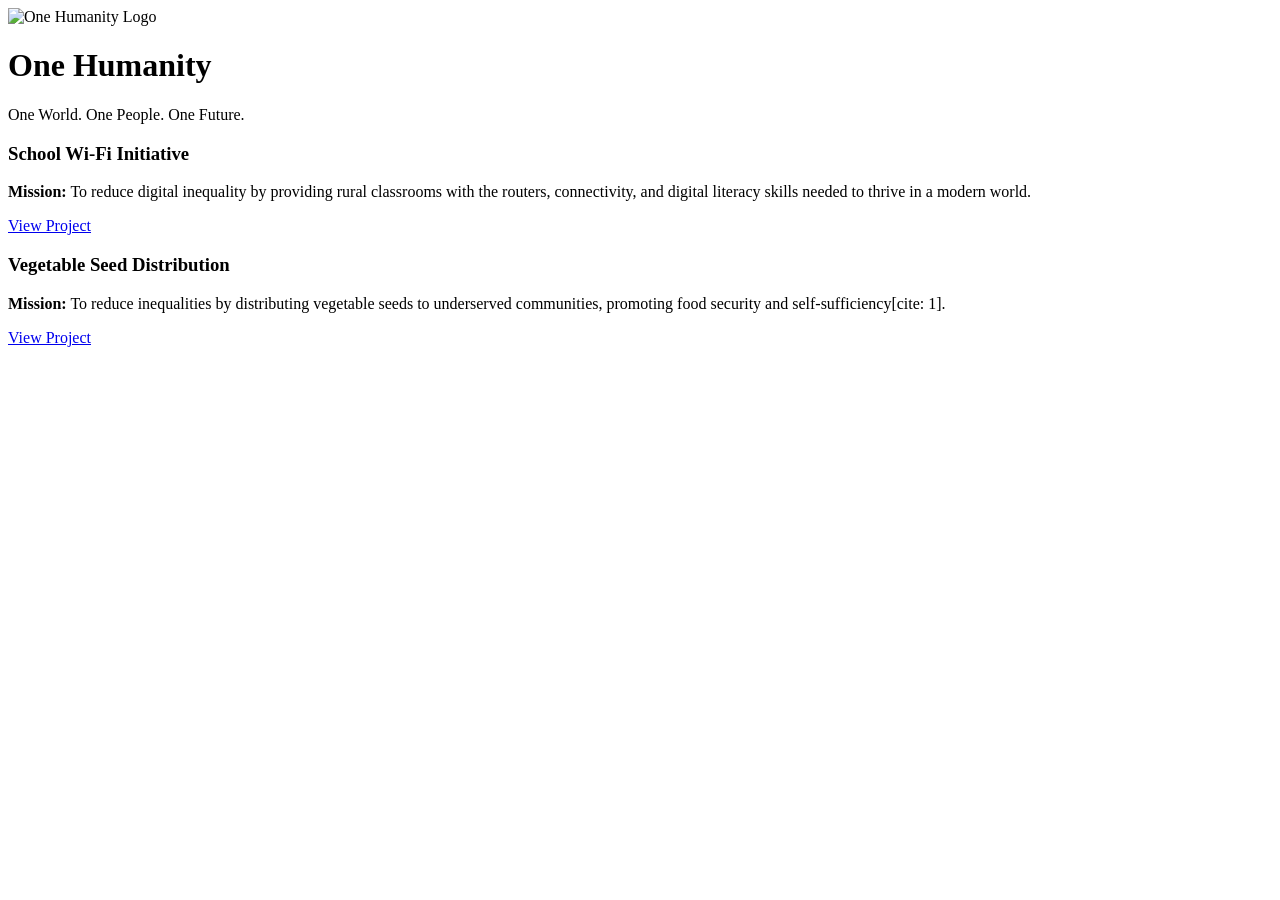
==== index.html @ f61320e5 "Create index.html" ====
<!DOCTYPE html>
<html lang="en">
<head>
    <meta charset="UTF-8">
    <meta name="viewport" content="width=device-width, initial-scale=1.0">
    <title>One Humanity | Home</title>
    <link rel="stylesheet" href="style.css">
</head>
<body>
    <header>
        <img src="image_3a93b9.jpg" alt="One Humanity Logo" class="logo">
        <h1>One Humanity</h1>
        <p>One World. One People. One Future.</p>
    </header>

    <main class="project-container">
        <!-- Project 1: School Wi-Fi -->
        <div class="card">
            <h3>School Wi-Fi Initiative</h3>
            <p><strong>Mission:</strong> To reduce digital inequality by providing rural classrooms with the routers, connectivity, and digital literacy skills needed to thrive in a modern world.</p>
            <a href="uplink.html" class="btn">View Project</a>
        </div>
        
        <!-- Project 2: Vegetable Seeds -->
        <div class="card">
            <h3>Vegetable Seed Distribution</h3>
            <p><strong>Mission:</strong> To reduce inequalities by distributing vegetable seeds to underserved communities, promoting food security and self-sufficiency[cite: 1].</p>
            <a href="seeds.html" class="btn">View Project</a>
        </div>
    </main>
</body>
</html>
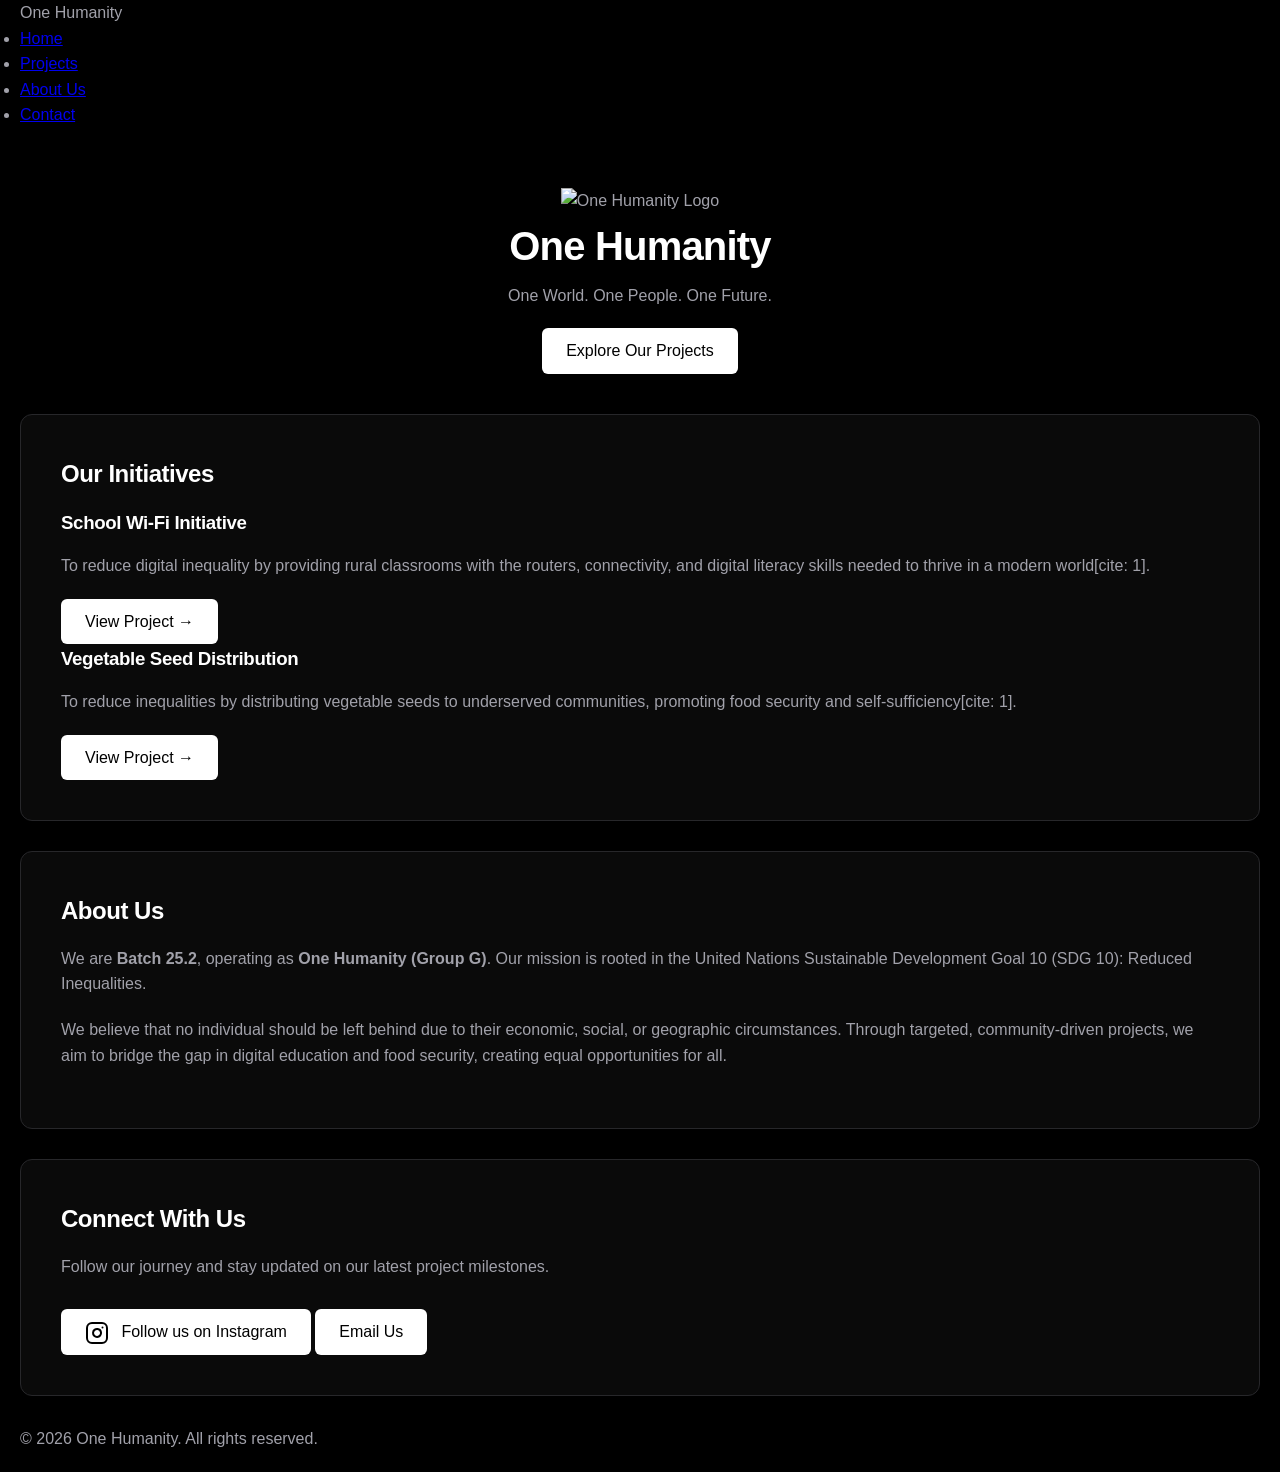
==== commit df67650e: "Update index.html" ====
--- a/index.html
+++ b/index.html
@@ -7,26 +7,71 @@
     <link rel="stylesheet" href="style.css">
 </head>
 <body>
-    <header>
-        <img src="image_3a93b9.jpg" alt="One Humanity Logo" class="logo">
-        <h1>One Humanity</h1>
-        <p>One World. One People. One Future.</p>
+    <!-- Sticky Glassmorphism Navigation -->
+    <nav class="navbar">
+        <div class="nav-brand">One Humanity</div>
+        <ul class="nav-links">
+            <li><a href="#home">Home</a></li>
+            <li><a href="#projects">Projects</a></li>
+            <li><a href="#about">About Us</a></li>
+            <li><a href="#contact">Contact</a></li>
+        </ul>
+    </nav>
+
+    <!-- Animated Hero Section -->
+    <header id="home" class="hero section-animate">
+        <img src="image_3a93b9.jpg" alt="One Humanity Logo" class="hero-logo">
+        <h1 class="gradient-text">One Humanity</h1>
+        <p class="subtitle">One World. One People. One Future.</p>
+        <a href="#projects" class="btn btn-primary">Explore Our Projects</a>
     </header>
 
-    <main class="project-container">
-        <!-- Project 1: School Wi-Fi -->
-        <div class="card">
-            <h3>School Wi-Fi Initiative</h3>
-            <p><strong>Mission:</strong> To reduce digital inequality by providing rural classrooms with the routers, connectivity, and digital literacy skills needed to thrive in a modern world.</p>
-            <a href="uplink.html" class="btn">View Project</a>
+    <!-- Projects Section -->
+    <section id="projects" class="section-container section-animate">
+        <h2 class="section-title">Our Initiatives</h2>
+        <div class="project-grid">
+            
+            <!-- Project 1: School Wi-Fi -->
+            <div class="card">
+                <h3>School Wi-Fi Initiative</h3>
+                <p>To reduce digital inequality by providing rural classrooms with the routers, connectivity, and digital literacy skills needed to thrive in a modern world[cite: 1].</p>
+                <a href="uplink.html" class="btn btn-outline">View Project &rarr;</a>
+            </div>
+            
+            <!-- Project 2: Vegetable Seeds -->
+            <div class="card">
+                <h3>Vegetable Seed Distribution</h3>
+                <p>To reduce inequalities by distributing vegetable seeds to underserved communities, promoting food security and self-sufficiency[cite: 1].</p>
+                <a href="seeds.html" class="btn btn-outline">View Project &rarr;</a>
+            </div>
+
         </div>
-        
-        <!-- Project 2: Vegetable Seeds -->
-        <div class="card">
-            <h3>Vegetable Seed Distribution</h3>
-            <p><strong>Mission:</strong> To reduce inequalities by distributing vegetable seeds to underserved communities, promoting food security and self-sufficiency[cite: 1].</p>
-            <a href="seeds.html" class="btn">View Project</a>
+    </section>
+
+    <!-- About Us Section -->
+    <section id="about" class="section-container section-animate">
+        <h2 class="section-title">About Us</h2>
+        <div class="about-content">
+            <p>We are <strong>Batch 25.2</strong>, operating as <strong>One Humanity (Group G)</strong>. Our mission is rooted in the United Nations Sustainable Development Goal 10 (SDG 10): Reduced Inequalities.</p>
+            <p>We believe that no individual should be left behind due to their economic, social, or geographic circumstances. Through targeted, community-driven projects, we aim to bridge the gap in digital education and food security, creating equal opportunities for all.</p>
         </div>
-    </main>
+    </section>
+
+    <!-- Contact Section with Instagram -->
+    <section id="contact" class="section-container section-animate">
+        <h2 class="section-title">Connect With Us</h2>
+        <p style="margin-bottom: 30px;">Follow our journey and stay updated on our latest project milestones.</p>
+        <div class="contact-links">
+            <a href="https://www.instagram.com/onehumanity25.2?igsh=YXY1emV4N3BlZnFy" target="_blank" class="btn btn-instagram">
+                <svg width="24" height="24" viewBox="0 0 24 24" fill="none" stroke="currentColor" stroke-width="2" stroke-linecap="round" stroke-linejoin="round" style="margin-right: 8px; vertical-align: middle;"><rect x="2" y="2" width="20" height="20" rx="5" ry="5"></rect><path d="M16 11.37A4 4 0 1 1 12.63 8 4 4 0 0 1 16 11.37z"></path><line x1="17.5" y1="6.5" x2="17.51" y2="6.5"></line></svg>
+                Follow us on Instagram
+            </a>
+            <a href="mailto:kncgunathiaka@students.nsbm.ac.lk" class="btn btn-outline">Email Us</a>
+        </div>
+    </section>
+
+    <footer>
+        <p>&copy; 2026 One Humanity. All rights reserved.</p>
+    </footer>
 </body>
 </html>
--- a/style.css
+++ b/style.css
@@ -0,0 +1,111 @@
+/* Global Reset and Typography */
+* {
+    box-sizing: border-box;
+    margin: 0;
+    padding: 0;
+}
+
+body {
+    background-color: #000000; /* Deep black for Vercel-style dark mode */
+    color: #a1a1aa; /* Soft grey text for readability */
+    font-family: -apple-system, BlinkMacSystemFont, "Segoe UI", Roboto, Helvetica, Arial, sans-serif;
+    line-height: 1.6;
+    padding: 0 20px;
+}
+
+h1, h2, h3 {
+    color: #ffffff;
+    font-weight: 600;
+    letter-spacing: -0.02em;
+    margin-bottom: 15px;
+}
+
+h1 {
+    font-size: 2.5rem;
+    margin-bottom: 5px;
+}
+
+p {
+    margin-bottom: 20px;
+}
+
+/* Layout Containers */
+header {
+    text-align: center;
+    padding: 60px 0 40px;
+}
+
+.content-container {
+    max-width: 900px;
+    margin: 0 auto;
+    padding: 0 0 80px;
+}
+
+section {
+    background-color: #0a0a0a;
+    border: 1px solid #27272a;
+    border-radius: 12px;
+    padding: 40px;
+    margin-bottom: 30px;
+    transition: border-color 0.3s ease;
+}
+
+section:hover {
+    border-color: #3f3f46;
+}
+
+/* Tables for Team and Budget */
+table {
+    width: 100%;
+    border-collapse: collapse;
+    margin-bottom: 20px;
+    color: #e4e4e7;
+}
+
+th, td {
+    padding: 12px 15px;
+    text-align: left;
+    border-bottom: 1px solid #27272a;
+}
+
+th {
+    color: #ffffff;
+    font-weight: 500;
+}
+
+/* Photo Gallery Grid */
+.photo-gallery {
+    display: grid;
+    grid-template-columns: repeat(auto-fit, minmax(300px, 1fr));
+    gap: 20px;
+    margin-top: 20px;
+}
+
+.photo-gallery img {
+    width: 100%;
+    height: 300px;
+    object-fit: cover;
+    border-radius: 8px;
+    border: 1px solid #27272a;
+    transition: transform 0.3s ease;
+}
+
+.photo-gallery img:hover {
+    transform: scale(1.02);
+}
+
+/* Buttons */
+.btn {
+    display: inline-block;
+    padding: 10px 24px;
+    background-color: #ffffff;
+    color: #000000;
+    text-decoration: none;
+    font-weight: 500;
+    border-radius: 6px;
+    transition: background-color 0.2s;
+}
+
+.btn:hover {
+    background-color: #e4e4e7;
+}
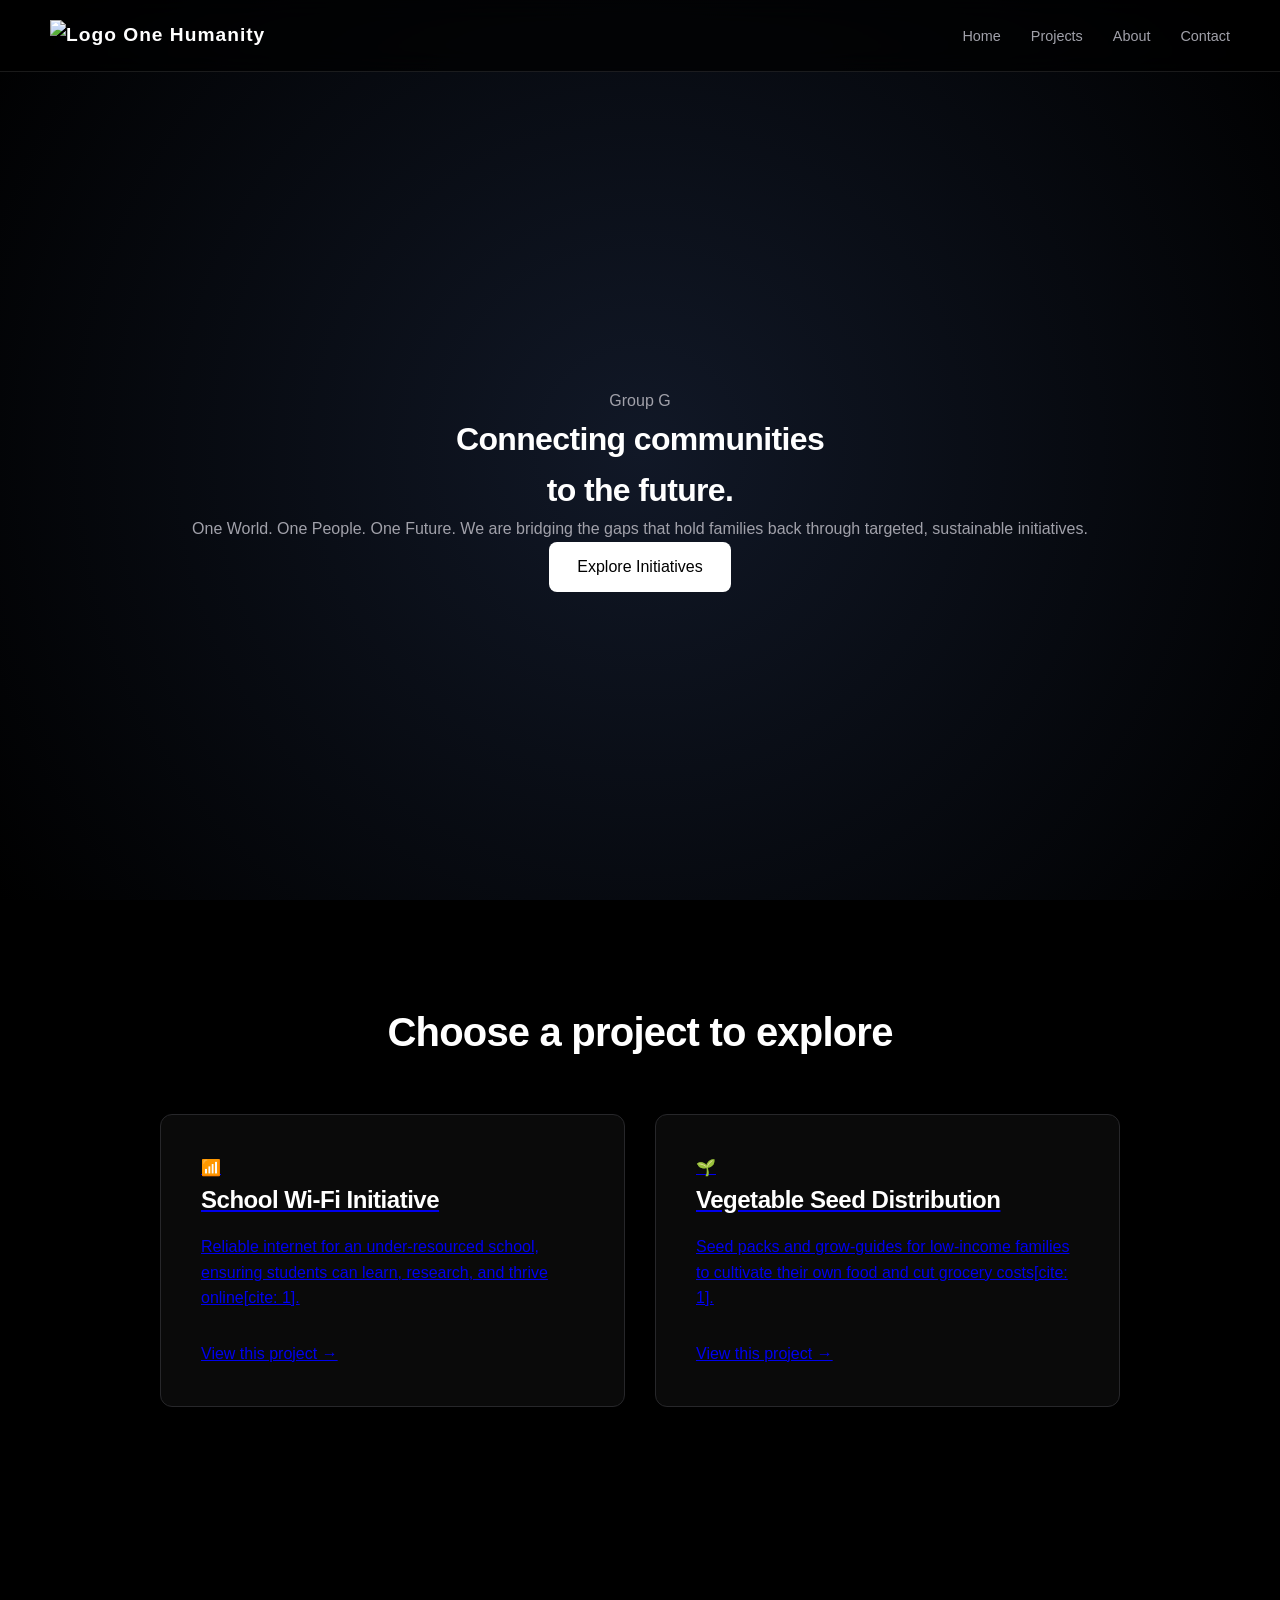
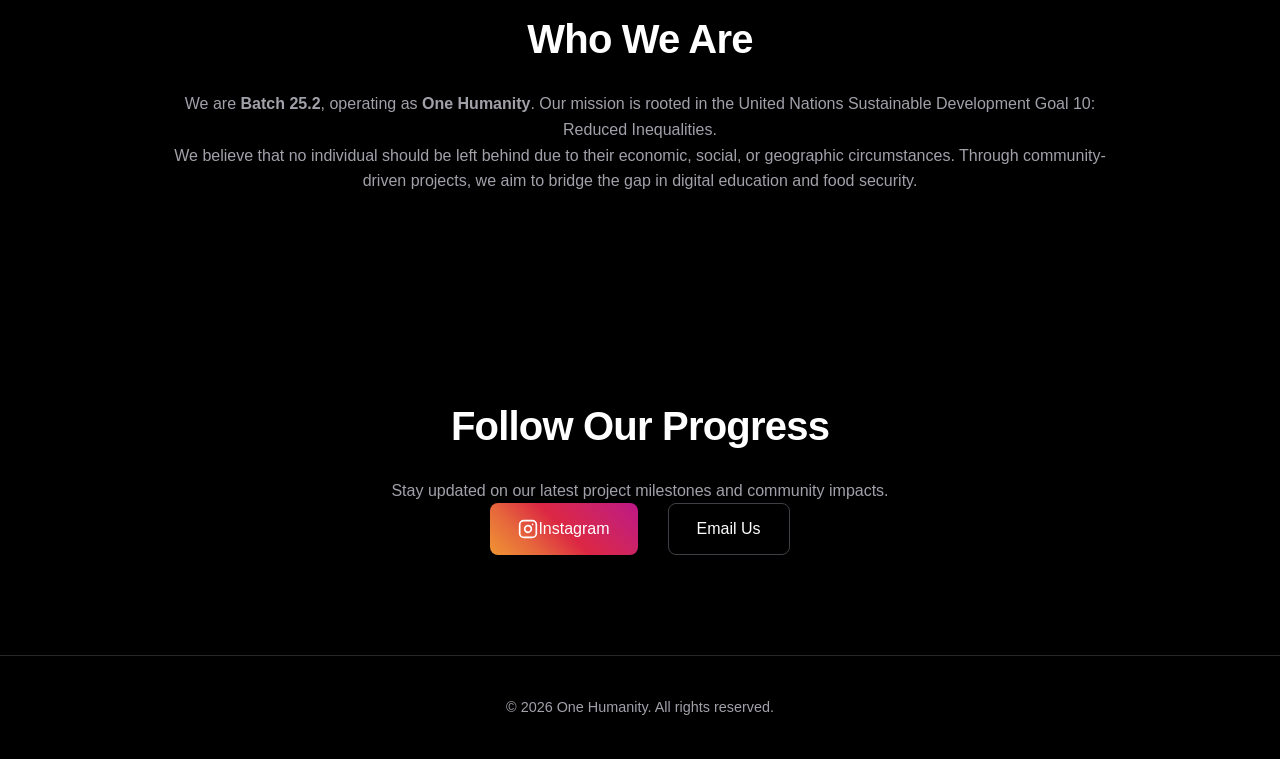
==== commit 9f3cd358: "Update index.html" ====
--- a/index.html
+++ b/index.html
@@ -4,67 +4,78 @@
     <meta charset="UTF-8">
     <meta name="viewport" content="width=device-width, initial-scale=1.0">
     <title>One Humanity | Home</title>
+    <!-- Importing 'Inter' font for a premium UI look -->
+    <link rel="preconnect" href="https://fonts.googleapis.com">
+    <link rel="preconnect" href="https://fonts.gstatic.com" crossorigin>
+    <link href="https://fonts.googleapis.com/css2?family=Inter:wght@300;400;500;600&display=swap" rel="stylesheet">
     <link rel="stylesheet" href="style.css">
 </head>
 <body>
-    <!-- Sticky Glassmorphism Navigation -->
+    <!-- Premium Blurred Navigation -->
     <nav class="navbar">
-        <div class="nav-brand">One Humanity</div>
+        <div class="nav-brand">
+            <img src="image_3a93b9.jpg" alt="Logo" class="nav-logo">
+            One Humanity
+        </div>
         <ul class="nav-links">
             <li><a href="#home">Home</a></li>
             <li><a href="#projects">Projects</a></li>
-            <li><a href="#about">About Us</a></li>
+            <li><a href="#about">About</a></li>
             <li><a href="#contact">Contact</a></li>
         </ul>
     </nav>
 
-    <!-- Animated Hero Section -->
+    <!-- Sleek Hero Section -->
     <header id="home" class="hero section-animate">
-        <img src="image_3a93b9.jpg" alt="One Humanity Logo" class="hero-logo">
-        <h1 class="gradient-text">One Humanity</h1>
-        <p class="subtitle">One World. One People. One Future.</p>
-        <a href="#projects" class="btn btn-primary">Explore Our Projects</a>
+        <div class="hero-badge">Group G</div>
+        <h1 class="hero-title">Connecting communities<br>to the future.</h1>
+        <p class="hero-subtitle">One World. One People. One Future. We are bridging the gaps that hold families back through targeted, sustainable initiatives.</p>
+        <a href="#projects" class="btn btn-primary">Explore Initiatives</a>
     </header>
 
-    <!-- Projects Section -->
+    <!-- Refined Projects Section -->
     <section id="projects" class="section-container section-animate">
-        <h2 class="section-title">Our Initiatives</h2>
+        <h2 class="section-title">Choose a project to explore</h2>
         <div class="project-grid">
             
-            <!-- Project 1: School Wi-Fi -->
-            <div class="card">
-                <h3>School Wi-Fi Initiative</h3>
-                <p>To reduce digital inequality by providing rural classrooms with the routers, connectivity, and digital literacy skills needed to thrive in a modern world[cite: 1].</p>
-                <a href="uplink.html" class="btn btn-outline">View Project &rarr;</a>
-            </div>
+            <a href="uplink.html" class="card-link">
+                <div class="card">
+                    <div class="card-icon">📶</div>
+                    <h3>School Wi-Fi Initiative</h3>
+                    <p>Reliable internet for an under-resourced school, ensuring students can learn, research, and thrive online[cite: 1].</p>
+                    <span class="card-action">View this project &rarr;</span>
+                </div>
+            </a>
             
-            <!-- Project 2: Vegetable Seeds -->
-            <div class="card">
-                <h3>Vegetable Seed Distribution</h3>
-                <p>To reduce inequalities by distributing vegetable seeds to underserved communities, promoting food security and self-sufficiency[cite: 1].</p>
-                <a href="seeds.html" class="btn btn-outline">View Project &rarr;</a>
-            </div>
+            <a href="seeds.html" class="card-link">
+                <div class="card">
+                    <div class="card-icon">🌱</div>
+                    <h3>Vegetable Seed Distribution</h3>
+                    <p>Seed packs and grow-guides for low-income families to cultivate their own food and cut grocery costs[cite: 1].</p>
+                    <span class="card-action">View this project &rarr;</span>
+                </div>
+            </a>
 
         </div>
     </section>
 
-    <!-- About Us Section -->
+    <!-- Minimalist About Section -->
     <section id="about" class="section-container section-animate">
-        <h2 class="section-title">About Us</h2>
-        <div class="about-content">
-            <p>We are <strong>Batch 25.2</strong>, operating as <strong>One Humanity (Group G)</strong>. Our mission is rooted in the United Nations Sustainable Development Goal 10 (SDG 10): Reduced Inequalities.</p>
-            <p>We believe that no individual should be left behind due to their economic, social, or geographic circumstances. Through targeted, community-driven projects, we aim to bridge the gap in digital education and food security, creating equal opportunities for all.</p>
+        <div class="about-card">
+            <h2 class="section-title" style="margin-bottom: 20px;">Who We Are</h2>
+            <p>We are <strong>Batch 25.2</strong>, operating as <strong>One Humanity</strong>. Our mission is rooted in the United Nations Sustainable Development Goal 10: Reduced Inequalities.</p>
+            <p>We believe that no individual should be left behind due to their economic, social, or geographic circumstances. Through community-driven projects, we aim to bridge the gap in digital education and food security.</p>
         </div>
     </section>
 
-    <!-- Contact Section with Instagram -->
-    <section id="contact" class="section-container section-animate">
-        <h2 class="section-title">Connect With Us</h2>
-        <p style="margin-bottom: 30px;">Follow our journey and stay updated on our latest project milestones.</p>
+    <!-- Contact Section -->
+    <section id="contact" class="section-container section-animate" style="text-align: center; padding-bottom: 100px;">
+        <h2 class="section-title" style="margin-bottom: 20px;">Follow Our Progress</h2>
+        <p class="contact-subtitle">Stay updated on our latest project milestones and community impacts.</p>
         <div class="contact-links">
             <a href="https://www.instagram.com/onehumanity25.2?igsh=YXY1emV4N3BlZnFy" target="_blank" class="btn btn-instagram">
-                <svg width="24" height="24" viewBox="0 0 24 24" fill="none" stroke="currentColor" stroke-width="2" stroke-linecap="round" stroke-linejoin="round" style="margin-right: 8px; vertical-align: middle;"><rect x="2" y="2" width="20" height="20" rx="5" ry="5"></rect><path d="M16 11.37A4 4 0 1 1 12.63 8 4 4 0 0 1 16 11.37z"></path><line x1="17.5" y1="6.5" x2="17.51" y2="6.5"></line></svg>
-                Follow us on Instagram
+                <svg width="20" height="20" viewBox="0 0 24 24" fill="none" stroke="currentColor" stroke-width="2" stroke-linecap="round" stroke-linejoin="round"><rect x="2" y="2" width="20" height="20" rx="5" ry="5"></rect><path d="M16 11.37A4 4 0 1 1 12.63 8 4 4 0 0 1 16 11.37z"></path><line x1="17.5" y1="6.5" x2="17.51" y2="6.5"></line></svg>
+                Instagram
             </a>
             <a href="mailto:kncgunathiaka@students.nsbm.ac.lk" class="btn btn-outline">Email Us</a>
         </div>
--- a/style.css
+++ b/style.css
@@ -1,111 +1,251 @@
-/* Global Reset and Typography */
+/* Global Reset & Smooth Scrolling */
 * {
     box-sizing: border-box;
     margin: 0;
     padding: 0;
 }
 
+html {
+    scroll-behavior: smooth; /* Makes anchor links scroll smoothly */
+}
+
 body {
-    background-color: #000000; /* Deep black for Vercel-style dark mode */
-    color: #a1a1aa; /* Soft grey text for readability */
+    background-color: #000000;
+    color: #a1a1aa;
     font-family: -apple-system, BlinkMacSystemFont, "Segoe UI", Roboto, Helvetica, Arial, sans-serif;
     line-height: 1.6;
-    padding: 0 20px;
+    overflow-x: hidden;
 }
 
 h1, h2, h3 {
     color: #ffffff;
     font-weight: 600;
     letter-spacing: -0.02em;
-    margin-bottom: 15px;
-}
-
-h1 {
+}
+
+/* Glassmorphism Navigation Bar */
+.navbar {
+    position: fixed;
+    top: 0;
+    width: 100%;
+    display: flex;
+    justify-content: space-between;
+    align-items: center;
+    padding: 20px 50px;
+    background: rgba(0, 0, 0, 0.7);
+    backdrop-filter: blur(12px); /* The "frosted glass" effect */
+    -webkit-backdrop-filter: blur(12px);
+    border-bottom: 1px solid rgba(255, 255, 255, 0.1);
+    z-index: 1000;
+}
+
+.nav-brand {
+    color: #fff;
+    font-size: 1.2rem;
+    font-weight: 700;
+    letter-spacing: 1px;
+}
+
+.nav-links {
+    list-style: none;
+    display: flex;
+    gap: 30px;
+}
+
+.nav-links a {
+    color: #a1a1aa;
+    text-decoration: none;
+    font-size: 0.9rem;
+    transition: color 0.3s ease;
+}
+
+.nav-links a:hover {
+    color: #ffffff;
+}
+
+/* Animated Hero Section */
+.hero {
+    min-height: 100vh;
+    display: flex;
+    flex-direction: column;
+    justify-content: center;
+    align-items: center;
+    text-align: center;
+    padding: 100px 20px 20px;
+    background: radial-gradient(circle at center, #111827 0%, #000000 100%);
+}
+
+.hero-logo {
+    width: 120px;
+    margin-bottom: 30px;
+    border-radius: 50%;
+    box-shadow: 0 0 30px rgba(255, 255, 255, 0.1);
+}
+
+.gradient-text {
+    font-size: 4rem;
+    background: linear-gradient(to right, #ffffff, #71717a);
+    -webkit-background-clip: text;
+    -webkit-text-fill-color: transparent;
+    margin-bottom: 10px;
+}
+
+.subtitle {
+    font-size: 1.2rem;
+    max-width: 600px;
+    margin-bottom: 40px;
+}
+
+/* General Section Styling */
+.section-container {
+    max-width: 1000px;
+    margin: 0 auto;
+    padding: 100px 20px;
+    text-align: center;
+}
+
+.section-title {
     font-size: 2.5rem;
-    margin-bottom: 5px;
-}
-
-p {
-    margin-bottom: 20px;
-}
-
-/* Layout Containers */
-header {
-    text-align: center;
-    padding: 60px 0 40px;
-}
-
-.content-container {
-    max-width: 900px;
-    margin: 0 auto;
-    padding: 0 0 80px;
-}
-
-section {
+    margin-bottom: 50px;
+}
+
+/* Projects Grid */
+.project-grid {
+    display: grid;
+    grid-template-columns: repeat(auto-fit, minmax(300px, 1fr));
+    gap: 30px;
+}
+
+.card {
     background-color: #0a0a0a;
+    padding: 40px;
     border: 1px solid #27272a;
     border-radius: 12px;
+    text-align: left;
+    transition: all 0.4s ease;
+    position: relative;
+    overflow: hidden;
+}
+
+.card::before {
+    content: '';
+    position: absolute;
+    top: 0; left: 0; width: 100%; height: 2px;
+    background: linear-gradient(to right, transparent, #3b82f6, transparent);
+    opacity: 0;
+    transition: opacity 0.4s ease;
+}
+
+.card:hover {
+    transform: translateY(-5px);
+    border-color: #3f3f46;
+    box-shadow: 0 10px 40px rgba(0, 0, 0, 0.5);
+}
+
+.card:hover::before {
+    opacity: 1;
+}
+
+.card h3 {
+    font-size: 1.5rem;
+    margin-bottom: 15px;
+}
+
+.card p {
+    margin-bottom: 30px;
+}
+
+/* About Section Specifics */
+.about-content {
+    background-color: #0a0a0a;
     padding: 40px;
-    margin-bottom: 30px;
-    transition: border-color 0.3s ease;
-}
-
-section:hover {
-    border-color: #3f3f46;
-}
-
-/* Tables for Team and Budget */
-table {
-    width: 100%;
-    border-collapse: collapse;
+    border: 1px solid #27272a;
+    border-radius: 12px;
+    text-align: left;
+    max-width: 800px;
+    margin: 0 auto;
+}
+
+.about-content p {
+    font-size: 1.1rem;
     margin-bottom: 20px;
-    color: #e4e4e7;
-}
-
-th, td {
-    padding: 12px 15px;
-    text-align: left;
-    border-bottom: 1px solid #27272a;
-}
-
-th {
-    color: #ffffff;
-    font-weight: 500;
-}
-
-/* Photo Gallery Grid */
-.photo-gallery {
-    display: grid;
-    grid-template-columns: repeat(auto-fit, minmax(300px, 1fr));
-    gap: 20px;
-    margin-top: 20px;
-}
-
-.photo-gallery img {
-    width: 100%;
-    height: 300px;
-    object-fit: cover;
-    border-radius: 8px;
-    border: 1px solid #27272a;
-    transition: transform 0.3s ease;
-}
-
-.photo-gallery img:hover {
-    transform: scale(1.02);
 }
 
 /* Buttons */
 .btn {
-    display: inline-block;
-    padding: 10px 24px;
+    display: inline-flex;
+    align-items: center;
+    padding: 12px 28px;
+    text-decoration: none;
+    font-weight: 500;
+    border-radius: 8px;
+    transition: all 0.3s ease;
+    font-size: 1rem;
+}
+
+.btn-primary {
     background-color: #ffffff;
     color: #000000;
-    text-decoration: none;
-    font-weight: 500;
-    border-radius: 6px;
-    transition: background-color 0.2s;
-}
-
-.btn:hover {
+}
+
+.btn-primary:hover {
     background-color: #e4e4e7;
-}
+    transform: scale(1.05);
+}
+
+.btn-outline {
+    background-color: transparent;
+    color: #ffffff;
+    border: 1px solid #3f3f46;
+}
+
+.btn-outline:hover {
+    border-color: #ffffff;
+    background-color: rgba(255, 255, 255, 0.05);
+}
+
+.btn-instagram {
+    background: linear-gradient(45deg, #f09433 0%, #e6683c 25%, #dc2743 50%, #cc2366 75%, #bc1888 100%);
+    color: #ffffff;
+    border: none;
+    margin-right: 15px;
+}
+
+.btn-instagram:hover {
+    transform: scale(1.05);
+    box-shadow: 0 10px 20px rgba(220, 39, 67, 0.3);
+}
+
+.contact-links {
+    display: flex;
+    justify-content: center;
+    flex-wrap: wrap;
+    gap: 15px;
+}
+
+/* Footer */
+footer {
+    text-align: center;
+    padding: 40px;
+    border-top: 1px solid #27272a;
+    font-size: 0.9rem;
+}
+
+/* CSS Loading Animations */
+@keyframes fadeInUp {
+    from {
+        opacity: 0;
+        transform: translateY(30px);
+    }
+    to {
+        opacity: 1;
+        transform: translateY(0);
+    }
+}
+
+.section-animate {
+    animation: fadeInUp 1s ease-out forwards;
+}
+
+/* Ensure other pages use the same text styling */
+table, .photo-gallery { margin-top: 30px; }
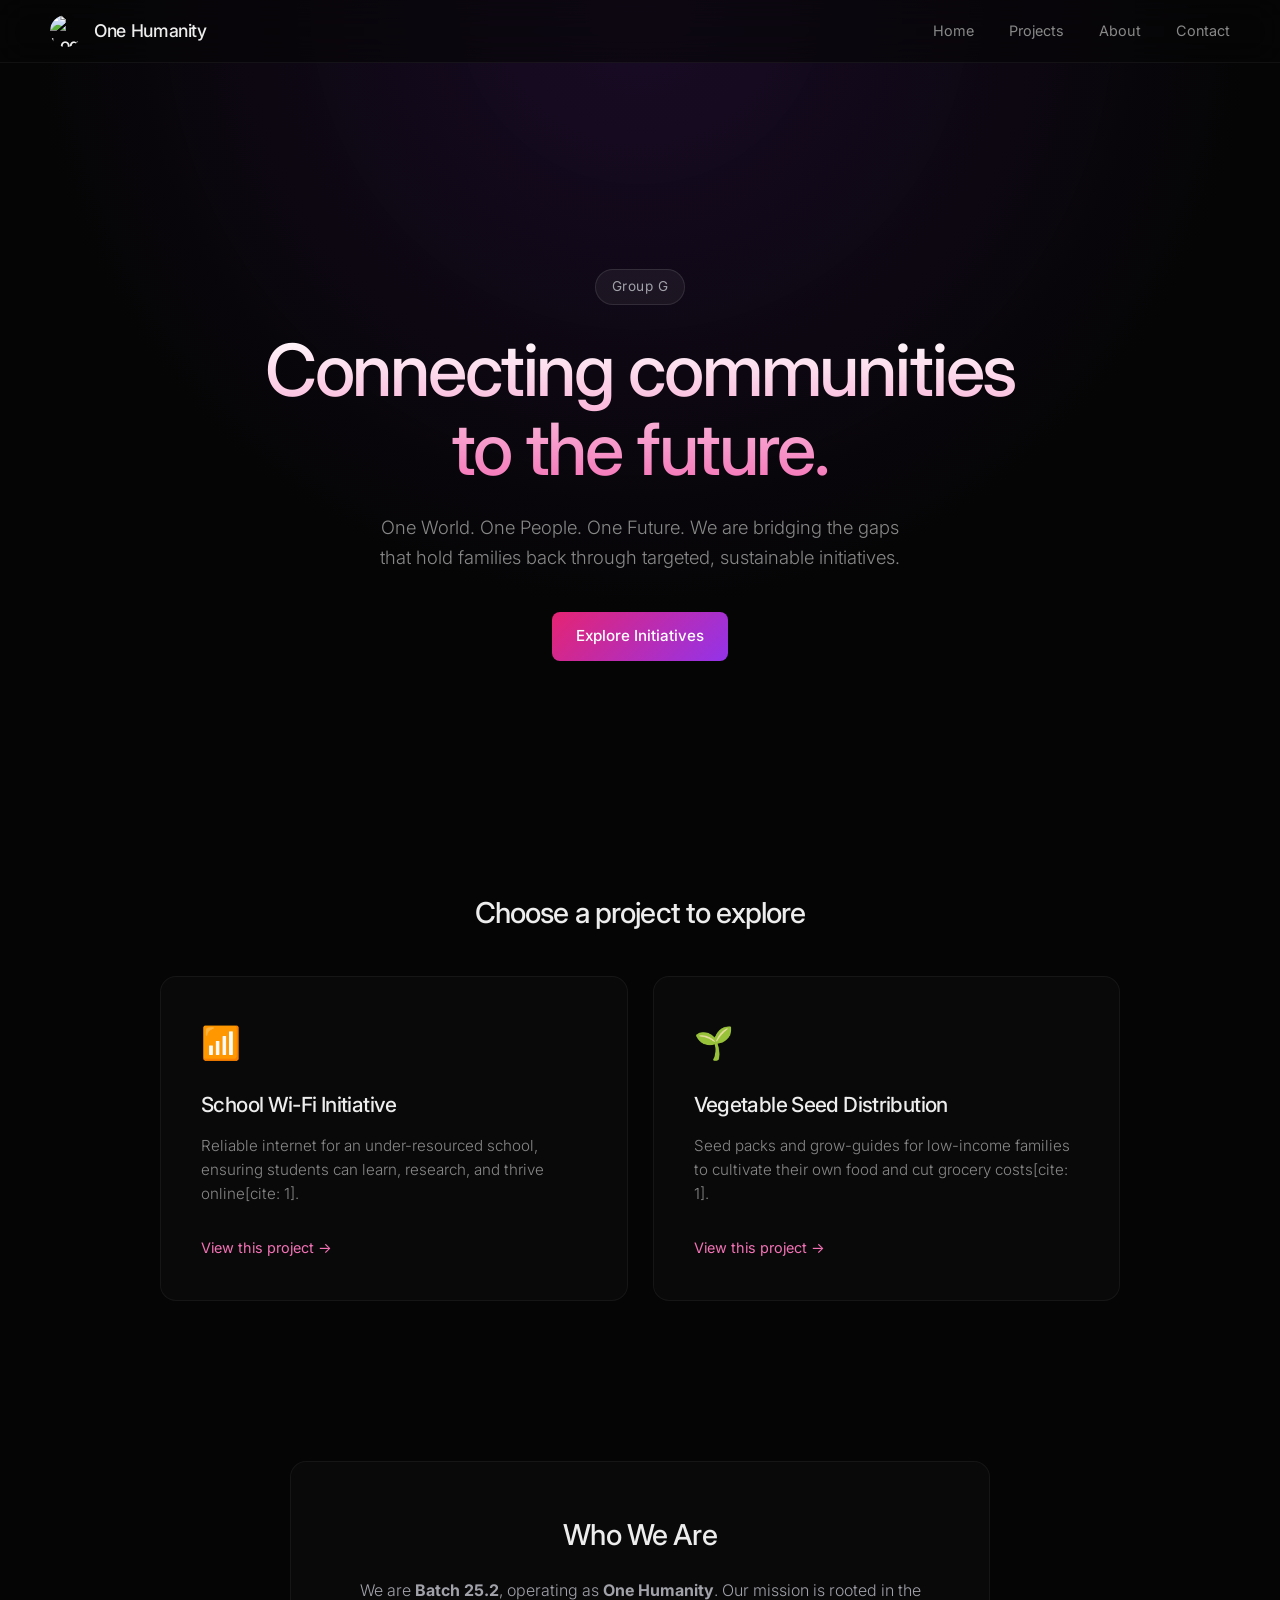
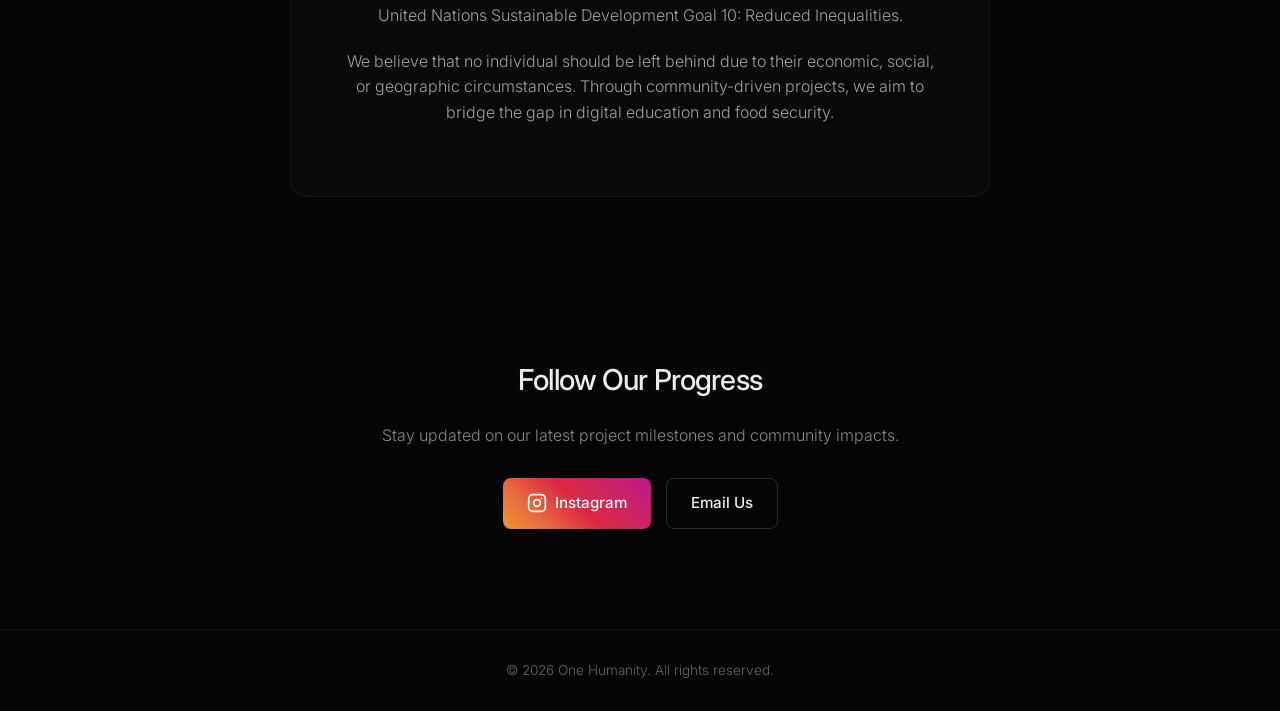
==== commit abbf7ab5: "Update index.html" ====
--- a/index.html
+++ b/index.html
@@ -14,7 +14,7 @@
     <!-- Premium Blurred Navigation -->
     <nav class="navbar">
         <div class="nav-brand">
-            <img src="image_3a93b9.jpg" alt="Logo" class="nav-logo">
+            <img src="image_3a93b9.jpeg" alt="Logo" class="nav-logo">
             One Humanity
         </div>
         <ul class="nav-links">
--- a/style.css
+++ b/style.css
@@ -1,4 +1,4 @@
-/* Global Reset & Smooth Scrolling */
+/* UI/UX Reset & Smooth Scrolling */
 * {
     box-sizing: border-box;
     margin: 0;
@@ -6,24 +6,26 @@
 }
 
 html {
-    scroll-behavior: smooth; /* Makes anchor links scroll smoothly */
+    scroll-behavior: smooth;
 }
 
 body {
-    background-color: #000000;
-    color: #a1a1aa;
-    font-family: -apple-system, BlinkMacSystemFont, "Segoe UI", Roboto, Helvetica, Arial, sans-serif;
+    background-color: #050505; /* Softer black */
+    color: #A1A1AA; /* Ash grey for less eye-strain */
+    font-family: 'Inter', sans-serif;
     line-height: 1.6;
     overflow-x: hidden;
-}
-
+    -webkit-font-smoothing: antialiased; /* Makes text look sharper and thinner */
+}
+
+/* Typography refinements */
 h1, h2, h3 {
-    color: #ffffff;
-    font-weight: 600;
-    letter-spacing: -0.02em;
-}
-
-/* Glassmorphism Navigation Bar */
+    color: #EDEDED;
+    font-weight: 500;
+    letter-spacing: -0.03em; /* Tighter letter spacing looks modern */
+}
+
+/* Premium Blurred Navigation */
 .navbar {
     position: fixed;
     top: 0;
@@ -31,143 +33,181 @@
     display: flex;
     justify-content: space-between;
     align-items: center;
-    padding: 20px 50px;
-    background: rgba(0, 0, 0, 0.7);
-    backdrop-filter: blur(12px); /* The "frosted glass" effect */
-    -webkit-backdrop-filter: blur(12px);
-    border-bottom: 1px solid rgba(255, 255, 255, 0.1);
+    padding: 15px 50px;
+    background: rgba(5, 5, 5, 0.6);
+    backdrop-filter: blur(16px);
+    -webkit-backdrop-filter: blur(16px);
+    border-bottom: 1px solid rgba(255, 255, 255, 0.05);
     z-index: 1000;
 }
 
 .nav-brand {
-    color: #fff;
-    font-size: 1.2rem;
-    font-weight: 700;
-    letter-spacing: 1px;
+    display: flex;
+    align-items: center;
+    gap: 12px;
+    color: #EDEDED;
+    font-size: 1.1rem;
+    font-weight: 500;
+    letter-spacing: -0.02em;
+}
+
+.nav-logo {
+    width: 32px;
+    height: 32px;
+    border-radius: 50%;
+    object-fit: cover;
 }
 
 .nav-links {
     list-style: none;
     display: flex;
-    gap: 30px;
+    gap: 35px;
 }
 
 .nav-links a {
-    color: #a1a1aa;
+    color: #888888;
     text-decoration: none;
     font-size: 0.9rem;
-    transition: color 0.3s ease;
+    font-weight: 400;
+    transition: color 0.2s ease;
 }
 
 .nav-links a:hover {
-    color: #ffffff;
-}
-
-/* Animated Hero Section */
+    color: #FFFFFF;
+}
+
+/* Sleek Hero Section */
 .hero {
-    min-height: 100vh;
+    min-height: 90vh;
     display: flex;
     flex-direction: column;
     justify-content: center;
     align-items: center;
     text-align: center;
-    padding: 100px 20px 20px;
-    background: radial-gradient(circle at center, #111827 0%, #000000 100%);
-}
-
-.hero-logo {
-    width: 120px;
-    margin-bottom: 30px;
-    border-radius: 50%;
-    box-shadow: 0 0 30px rgba(255, 255, 255, 0.1);
-}
-
-.gradient-text {
-    font-size: 4rem;
-    background: linear-gradient(to right, #ffffff, #71717a);
+    padding: 120px 20px 0;
+    /* Added a very subtle purple/pink hue to the top background glow */
+    background: radial-gradient(circle at top center, rgba(147, 51, 234, 0.15) 0%, #050505 60%);
+}
+
+.hero-badge {
+    background: rgba(255, 255, 255, 0.05);
+    border: 1px solid rgba(255, 255, 255, 0.1);
+    padding: 6px 16px;
+    border-radius: 99px;
+    font-size: 0.85rem;
+    color: #A1A1AA;
+    margin-bottom: 25px;
+    letter-spacing: 0.5px;
+}
+
+.hero-title {
+    font-size: 4.5rem;
+    line-height: 1.1;
+    font-weight: 500;
+    margin-bottom: 25px;
+    /* Soft white to pink gradient for the main title */
+    background: linear-gradient(180deg, #FFFFFF 0%, #F472B6 100%);
     -webkit-background-clip: text;
     -webkit-text-fill-color: transparent;
-    margin-bottom: 10px;
-}
-
-.subtitle {
-    font-size: 1.2rem;
-    max-width: 600px;
+}
+
+.hero-subtitle {
+    font-size: 1.15rem;
+    font-weight: 300;
+    color: #888888;
+    max-width: 550px;
     margin-bottom: 40px;
 }
 
-/* General Section Styling */
+/* Layout Containers */
 .section-container {
     max-width: 1000px;
     margin: 0 auto;
-    padding: 100px 20px;
+    padding: 80px 20px;
+}
+
+.section-title {
+    font-size: 1.8rem;
+    font-weight: 500;
+    color: #EDEDED;
+    margin-bottom: 40px;
     text-align: center;
 }
 
-.section-title {
-    font-size: 2.5rem;
-    margin-bottom: 50px;
-}
-
-/* Projects Grid */
+/* Refined Cards */
 .project-grid {
     display: grid;
-    grid-template-columns: repeat(auto-fit, minmax(300px, 1fr));
-    gap: 30px;
+    grid-template-columns: repeat(auto-fit, minmax(320px, 1fr));
+    gap: 25px;
+}
+
+.card-link {
+    text-decoration: none;
+    display: block;
 }
 
 .card {
-    background-color: #0a0a0a;
+    background: rgba(255, 255, 255, 0.02);
     padding: 40px;
-    border: 1px solid #27272a;
-    border-radius: 12px;
-    text-align: left;
-    transition: all 0.4s ease;
-    position: relative;
-    overflow: hidden;
-}
-
-.card::before {
-    content: '';
-    position: absolute;
-    top: 0; left: 0; width: 100%; height: 2px;
-    background: linear-gradient(to right, transparent, #3b82f6, transparent);
-    opacity: 0;
-    transition: opacity 0.4s ease;
+    border: 1px solid rgba(255, 255, 255, 0.05);
+    border-radius: 16px;
+    height: 100%;
+    transition: all 0.3s ease;
+    display: flex;
+    flex-direction: column;
 }
 
 .card:hover {
-    transform: translateY(-5px);
-    border-color: #3f3f46;
-    box-shadow: 0 10px 40px rgba(0, 0, 0, 0.5);
-}
-
-.card:hover::before {
-    opacity: 1;
+    background: rgba(255, 255, 255, 0.03);
+    /* Subtle pink border on hover */
+    border-color: rgba(229, 36, 115, 0.3);
+    transform: translateY(-4px);
+    /* Soft pink/purple glow instead of heavy black */
+    box-shadow: 0 20px 40px rgba(229, 36, 115, 0.08);
+}
+
+.card-icon {
+    font-size: 2rem;
+    margin-bottom: 20px;
 }
 
 .card h3 {
-    font-size: 1.5rem;
-    margin-bottom: 15px;
+    font-size: 1.3rem;
+    margin-bottom: 12px;
 }
 
 .card p {
+    font-size: 0.95rem;
+    font-weight: 300;
+    color: #888888;
     margin-bottom: 30px;
-}
-
-/* About Section Specifics */
-.about-content {
-    background-color: #0a0a0a;
-    padding: 40px;
-    border: 1px solid #27272a;
-    border-radius: 12px;
-    text-align: left;
-    max-width: 800px;
+    flex-grow: 1;
+}
+
+.card-action {
+    font-size: 0.9rem;
+    /* Soft Pink for links */
+    color: #F472B6;
+    font-weight: 400;
+    display: flex;
+    align-items: center;
+    gap: 5px;
+}
+
+/* About Card Specifics */
+.about-card {
+    background: rgba(255, 255, 255, 0.02);
+    padding: 50px;
+    border: 1px solid rgba(255, 255, 255, 0.05);
+    border-radius: 16px;
+    max-width: 700px;
     margin: 0 auto;
-}
-
-.about-content p {
-    font-size: 1.1rem;
+    text-align: center;
+}
+
+.about-card p {
+    font-weight: 300;
+    color: #A1A1AA;
     margin-bottom: 20px;
 }
 
@@ -175,77 +215,324 @@
 .btn {
     display: inline-flex;
     align-items: center;
-    padding: 12px 28px;
+    justify-content: center;
+    gap: 8px;
+    padding: 12px 24px;
     text-decoration: none;
+    font-size: 0.95rem;
     font-weight: 500;
     border-radius: 8px;
-    transition: all 0.3s ease;
-    font-size: 1rem;
+    transition: all 0.2s ease;
 }
 
 .btn-primary {
-    background-color: #ffffff;
-    color: #000000;
+    /* SDG 10 Pink to Purple Gradient */
+    background: linear-gradient(135deg, #E52473 0%, #9333EA 100%);
+    color: #FFFFFF;
+    border: none;
 }
 
 .btn-primary:hover {
-    background-color: #e4e4e7;
-    transform: scale(1.05);
+    /* Lighter pink/purple on hover with a soft glow */
+    background: linear-gradient(135deg, #F472B6 0%, #A855F7 100%);
+    transform: translateY(-2px);
+    box-shadow: 0 10px 20px rgba(229, 36, 115, 0.2);
 }
 
 .btn-outline {
     background-color: transparent;
-    color: #ffffff;
-    border: 1px solid #3f3f46;
+    color: #EDEDED;
+    border: 1px solid rgba(255, 255, 255, 0.15);
 }
 
 .btn-outline:hover {
-    border-color: #ffffff;
     background-color: rgba(255, 255, 255, 0.05);
+    border-color: rgba(229, 36, 115, 0.4);
+    color: #F472B6;
 }
 
 .btn-instagram {
     background: linear-gradient(45deg, #f09433 0%, #e6683c 25%, #dc2743 50%, #cc2366 75%, #bc1888 100%);
-    color: #ffffff;
+    color: #FFFFFF;
     border: none;
-    margin-right: 15px;
 }
 
 .btn-instagram:hover {
-    transform: scale(1.05);
-    box-shadow: 0 10px 20px rgba(220, 39, 67, 0.3);
+    filter: brightness(1.1);
+    transform: translateY(-2px);
+}
+
+.contact-subtitle {
+    font-weight: 300;
+    color: #888888;
+    margin-bottom: 30px;
 }
 
 .contact-links {
     display: flex;
     justify-content: center;
-    flex-wrap: wrap;
     gap: 15px;
 }
 
 /* Footer */
 footer {
     text-align: center;
+    padding: 30px;
+    border-top: 1px solid rgba(255, 255, 255, 0.05);
+    font-size: 0.85rem;
+    color: #666666;
+    font-weight: 300;
+}
+
+/* Subtle Loading Animation */
+@keyframes fadeIn {
+    from { opacity: 0; transform: translateY(15px); }
+    to { opacity: 1; transform: translateY(0); }
+}
+
+.section-animate {
+    animation: fadeIn 0.8s ease-out forwards;
+}
+
+/* Ensures tables and galleries on other pages inherit the softer look */
+table { width: 100%; border-collapse: collapse; margin-top: 20px; font-weight: 300; font-size: 0.95rem; }
+th, td { padding: 15px; text-align: left; border-bottom: 1px solid rgba(255, 255, 255, 0.05); }
+th { font-weight: 500; color: #EDEDED; }
+.photo-gallery { display: grid; grid-template-columns: repeat(auto-fit, minmax(280px, 1fr)); gap: 20px; margin-top: 30px; }
+.photo-gallery img { width: 100%; height: 280px; object-fit: cover; border-radius: 12px; border: 1px solid rgba(255, 255, 255, 0.05); transition: transform 0.3s ease; }
+.photo-gallery img:hover { transform: scale(1.03); border-color: rgba(229, 36, 115, 0.3); }
+
+/* Dashboard & School Stats Layout */
+.dashboard-row {
+    display: flex;
+    gap: 20px;
+    margin-bottom: 30px;
+    flex-wrap: wrap;
+}
+
+.school-info-card {
+    flex: 2;
+    min-width: 300px;
+    background: rgba(255, 255, 255, 0.02);
+    border: 1px solid rgba(255, 255, 255, 0.05);
+    border-radius: 16px;
+    padding: 30px;
+    text-align: left;
+}
+
+.progress-ring-card {
+    flex: 1;
+    min-width: 200px;
+    background: rgba(255, 255, 255, 0.02);
+    border: 1px solid rgba(255, 255, 255, 0.05);
+    border-radius: 16px;
+    padding: 30px;
+    display: flex;
+    flex-direction: column;
+    align-items: center;
+    justify-content: center;
+}
+
+.label-text {
+    font-size: 0.75rem;
+    font-weight: 600;
+    letter-spacing: 1px;
+    /* Changed to Soft Pink */
+    color: #F472B6; 
+    text-transform: uppercase;
+    margin-bottom: 15px;
+    display: block;
+}
+
+.school-info-card h3 {
+    font-size: 1.5rem;
+    margin-bottom: 25px;
+}
+
+.stats-grid {
+    display: flex;
+    gap: 40px;
+}
+
+.stat-item {
+    display: flex;
+    align-items: center;
+    gap: 15px;
+}
+
+.stat-icon {
+    font-size: 1.5rem;
+    background: rgba(255, 255, 255, 0.05);
+    padding: 10px;
+    border-radius: 8px;
+}
+
+.stat-details {
+    display: flex;
+    flex-direction: column;
+}
+
+.stat-label {
+    font-size: 0.75rem;
+    color: #888888;
+    text-transform: uppercase;
+    font-weight: 500;
+}
+
+.stat-value {
+    font-size: 1.1rem;
+    color: #EDEDED;
+    font-weight: 600;
+}
+
+/* Circular Progress Ring */
+.circular-progress {
+    width: 130px;
+    height: 130px;
+    border-radius: 50%;
+    /* SDG 10 Pink gradient for the ring */
+    background: conic-gradient(#E52473 83%, rgba(255,255,255,0.05) 83%);
+    display: flex;
+    align-items: center;
+    justify-content: center;
+    margin-top: 10px;
+    box-shadow: inset 0 0 20px rgba(0,0,0,0.5);
+}
+
+.inner-circle {
+    width: 100px;
+    height: 100px;
+    border-radius: 50%;
+    background-color: #050505;
+    display: flex;
+    align-items: center;
+    justify-content: center;
+    font-size: 1.5rem;
+    font-weight: 600;
+    color: #EDEDED;
+}
+
+/* Payment Tracker Layout */
+.tracker-card {
+    background: rgba(255, 255, 255, 0.02);
+    border: 1px solid rgba(255, 255, 255, 0.05);
+    border-radius: 16px;
     padding: 40px;
-    border-top: 1px solid #27272a;
+    margin-bottom: 30px;
+    text-align: left;
+}
+
+.tracker-status-bar {
+    background: rgba(0, 0, 0, 0.2);
+    border: 1px solid rgba(255, 255, 255, 0.03);
+    border-radius: 12px;
+    padding: 20px;
+    margin: 30px 0;
+}
+
+.tracker-header {
+    display: flex;
+    justify-content: space-between;
+    align-items: center;
+    margin-bottom: 15px;
+}
+
+.tracker-header h3 {
+    font-size: 1.2rem;
+    margin: 0;
+}
+
+.percentage-text {
+    font-size: 1.2rem;
+    font-weight: 600;
+    /* Soft Pink for the percentage text */
+    color: #F472B6; 
+}
+
+.progress-track {
+    width: 100%;
+    height: 8px;
+    background: rgba(255, 255, 255, 0.1);
+    border-radius: 10px;
+    overflow: hidden;
+    margin-bottom: 10px;
+}
+
+.progress-fill {
+    height: 100%;
+    /* Pink to Purple Gradient for the progress bar */
+    background: linear-gradient(90deg, #E52473 0%, #9333EA 100%);
+    width: 0%; /* Updates via JS */
+    border-radius: 10px;
+    transition: width 0.4s ease;
+}
+
+.tracker-note {
+    font-size: 0.85rem;
+    color: #888888;
+    margin: 0;
+}
+
+/* Months Grid */
+.months-grid {
+    display: grid;
+    grid-template-columns: repeat(auto-fit, minmax(180px, 1fr));
+    gap: 15px;
+}
+
+.month-btn {
+    background: rgba(255, 255, 255, 0.03);
+    border: 1px solid rgba(255, 255, 255, 0.05);
+    border-radius: 12px;
+    padding: 15px 20px;
+    text-align: left;
+    cursor: pointer;
+    transition: all 0.2s ease;
+    display: flex;
+    flex-direction: column;
+    gap: 5px;
+    color: #EDEDED;
+    font-family: 'Inter', sans-serif;
+}
+
+.month-btn:hover {
+    background: rgba(255, 255, 255, 0.06);
+}
+
+.month-header {
+    display: flex;
+    justify-content: space-between;
+    align-items: center;
+    font-size: 1.1rem;
+    font-weight: 500;
+}
+
+.month-status {
+    font-size: 0.75rem;
+    font-weight: 600;
+    letter-spacing: 1px;
+}
+
+.month-amount {
     font-size: 0.9rem;
-}
-
-/* CSS Loading Animations */
-@keyframes fadeInUp {
-    from {
-        opacity: 0;
-        transform: translateY(30px);
-    }
-    to {
-        opacity: 1;
-        transform: translateY(0);
-    }
-}
-
-.section-animate {
-    animation: fadeInUp 1s ease-out forwards;
-}
-
-/* Ensure other pages use the same text styling */
-table, .photo-gallery { margin-top: 30px; }
+    color: #888888;
+}
+
+/* Toggle States - Kept Orange for pending and Green for paid as it's best for user experience */
+.month-btn.pending .month-status {
+    color: #F59E0B; /* Amber for pending */
+}
+.month-btn.pending .status-icon {
+    color: #F59E0B;
+}
+
+.month-btn.paid {
+    border-color: rgba(16, 185, 129, 0.4);
+    background: rgba(16, 185, 129, 0.05);
+}
+.month-btn.paid .month-status {
+    color: #10B981; /* Emerald green for paid */
+}
+.month-btn.paid .status-icon {
+    color: #10B981;
+}
